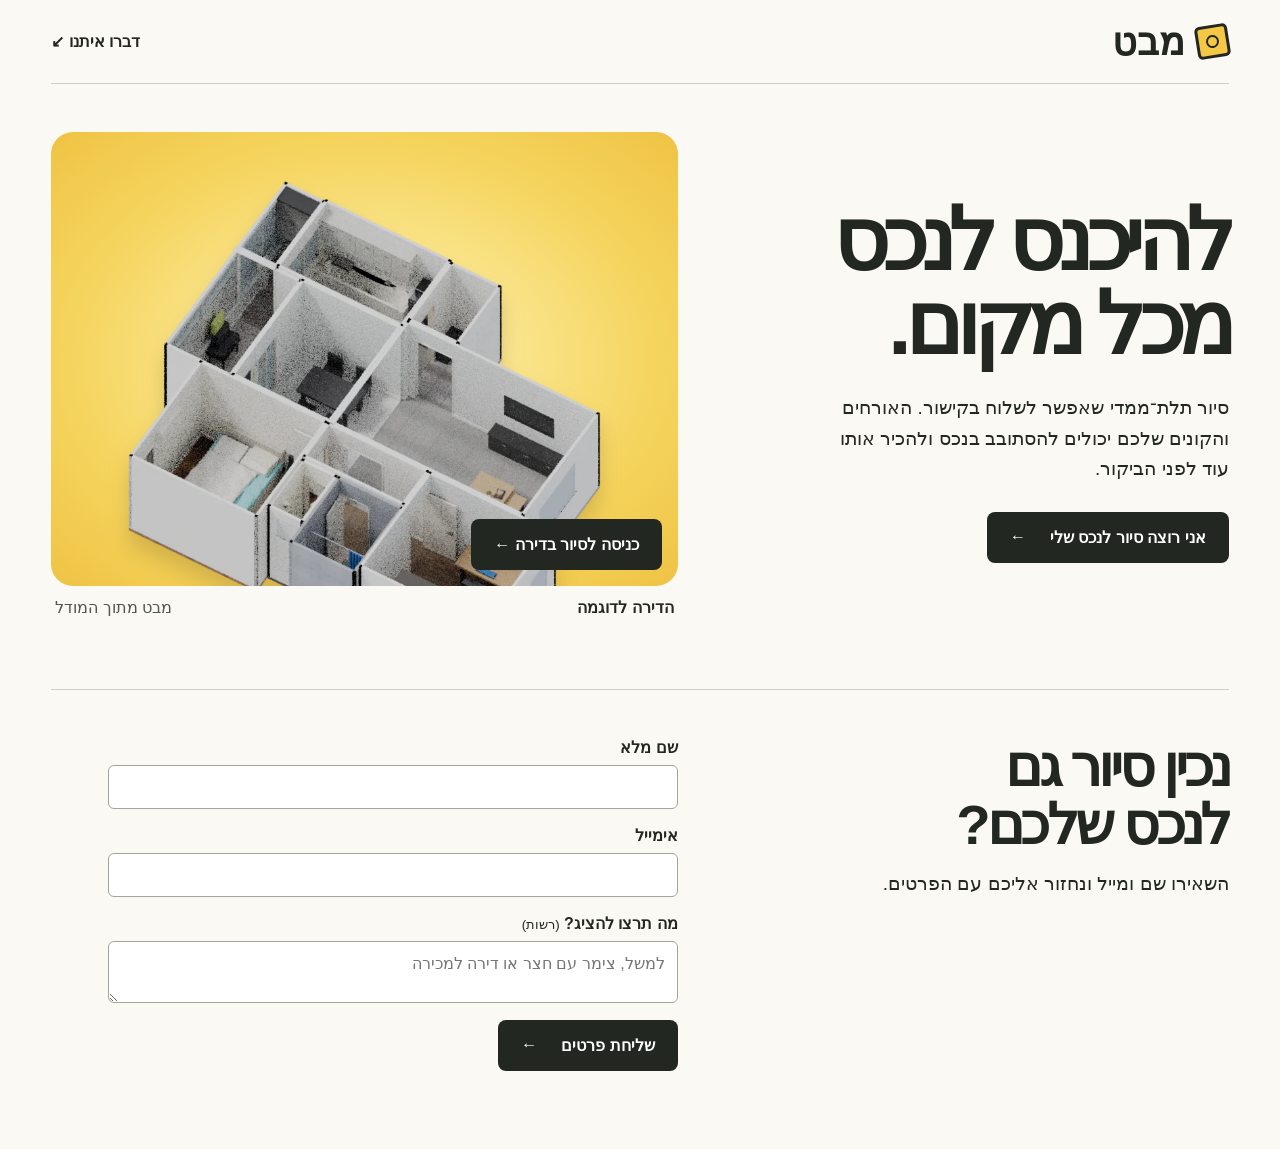
==== index.html @ b873471f "Publish Hebrew property showcase with interactive apartment tour and lead form" ====
<!doctype html>
<html lang="he" dir="rtl"><head><meta charset="utf-8"><meta name="viewport" content="width=device-width,initial-scale=1"><meta name="theme-color" content="#f5c744"><title>מבט | סיורים תלת־ממדיים לנכסים</title><meta name="description" content="היכנסו לסיור בדירה לדוגמה והשאירו פרטים כדי ליצור סיור לנכס שלכם."><link rel="stylesheet" href="site.css"></head>
<body><header><a href="./" class="brand" aria-label="מבט, דף הבית"><i aria-hidden="true"></i>מבט</a><a href="#contact">דברו איתנו ↙</a></header>
<main><section class="hero"><div class="intro"><h1>להיכנס לנכס<br>מכל מקום.</h1><p>סיור תלת־ממדי שאפשר לשלוח בקישור. האורחים והקונים שלכם יכולים להסתובב בנכס ולהכיר אותו עוד לפני הביקור.</p><a class="primary" href="#contact">אני רוצה סיור לנכס שלי <b aria-hidden="true">←</b></a></div>
<figure id="showcase"><div class="stage"><img src="cover.webp" alt="מבט מלמעלה על הדירה לדוגמה, עם הסלון, המטבח והחדרים" width="960" height="800"><button id="openTour" type="button">כניסה לסיור בדירה ←</button></div><figcaption><strong>הדירה לדוגמה</strong><span>מבט מתוך המודל</span></figcaption></figure></section>
<section id="contact"><div><h2>נכין סיור גם<br>לנכס שלכם?</h2><p>השאירו שם ומייל ונחזור אליכם עם הפרטים.</p></div><form><label for="name">שם מלא</label><input id="name" name="name" autocomplete="name" required minlength="2" maxlength="80"><label for="email">אימייל</label><input dir="ltr" type="email" id="email" name="email" autocomplete="email" required maxlength="254"><label for="note">מה תרצו להציג? <small>(רשות)</small></label><textarea id="note" name="note" maxlength="600" rows="2" placeholder="למשל, צימר עם חצר או דירה למכירה"></textarea><button class="primary" id="submit">שליחת פרטים <b aria-hidden="true">←</b></button><p id="status" role="status"></p></form></section></main>
<dialog aria-labelledby="tourTitle"><div class="bar"><strong id="tourTitle">סיור בדירה</strong><button id="closeTour" aria-label="סגירת הסיור">סגירה ×</button></div><div id="view"></div><div class="controls"><label for="room">מעבר לחדר</label><select id="room"><option>סלון</option><option>מטבח</option><option>פינת אוכל</option><option>מבואת הכניסה</option></select><span>גררו כדי להביט סביב</span></div><p id="tourStatus" role="status"></p></dialog><script type="importmap">{"imports":{"three":"https://cdn.jsdelivr.net/npm/three@0.170.0/build/three.module.js"}}</script><script src="main.js" defer></script></body></html>
---- site.css ----
*{box-sizing:border-box}html{scroll-behavior:smooth}body{margin:0;background:#faf9f4;color:#232721;font-family:Arial,"Arial Hebrew",sans-serif}button,input,textarea,select{font:inherit}a{color:inherit;text-decoration:none}button,select{cursor:pointer}header,main{width:min(1280px,92%);margin:auto}header{height:84px;display:flex;align-items:center;justify-content:space-between;border-bottom:1px solid #cccfc3}header>a:last-child{font-weight:bold}.brand{font-size:38px;font-weight:900;display:flex;align-items:center;gap:11px}.brand i{width:33px;height:33px;background:#f5c744;border:3px solid;border-radius:5px;transform:rotate(-9deg);position:relative}.brand i:after{content:"";position:absolute;inset:7px;border:2px solid;border-radius:50%}.hero{display:grid;grid-template-columns:.88fr 1.12fr;align-items:center;gap:5%;padding:48px 0 60px}h1,h2,p,figure{margin:0}h1{font-size:clamp(54px,6.7vw,100px);letter-spacing:-.075em;line-height:.98}p{font-size:19px;line-height:1.6}.intro p{max-width:410px;margin:27px 0}.primary,#openTour{display:inline-flex;align-items:center;gap:24px;background:#232721;color:white;padding:16px 23px;border:0;border-radius:8px;font-weight:bold}.primary:hover,#openTour:hover{background:#424b3e}.stage{position:relative;background:radial-gradient(ellipse at center,#fff6bd 0%,#f5d45d 67%,#efc344);border-radius:22px;display:grid;place-items:center;aspect-ratio:1.38;overflow:hidden}.stage img{height:84%;width:90%;object-fit:contain;filter:drop-shadow(0 14px 10px #7a632a44);margin-bottom:4%}#openTour{position:absolute;bottom:16px;right:16px}.stage button:focus-visible{outline:4px solid white}figcaption,.bar,.controls{display:flex;align-items:center;justify-content:space-between;gap:12px}figcaption{padding:12px 4px;color:#51574b}figcaption strong{color:#242821}#contact{border-top:1px solid #cccfc3;padding:48px 0 70px;display:grid;grid-template-columns:.88fr 1.12fr;gap:5%}h2{font-size:clamp(40px,4.4vw,62px);letter-spacing:-.065em;line-height:1.03;margin-bottom:15px}form{max-width:570px;width:100%;display:grid;gap:8px}label{font-weight:bold}small{font-weight:normal}input,textarea,select{border:1px solid #a2a69a;border-radius:6px;padding:12px;background:#fff;color:#232721}input,textarea{margin-bottom:9px}textarea{resize:vertical}form button{justify-self:start}#status{font-size:16px}dialog{background:#faf9f4;padding:0;border:0;border-radius:14px;width:min(960px,94vw);max-height:92dvh}dialog::backdrop{background:#151812cb}.bar,.controls{padding:12px 16px}.bar button{border:0;background:transparent;font-weight:bold}#view{height:min(60dvh,520px);background:#282a27;touch-action:none}canvas{width:100%;height:100%;display:block}.controls{justify-content:flex-start;flex-wrap:wrap}.controls span{margin-inline-start:auto}#tourStatus:not(:empty){padding:8px 16px}button:disabled{opacity:.65} :focus-visible{outline:3px solid #906600;outline-offset:3px}@media(max-width:750px){header{height:66px}.hero,#contact{grid-template-columns:1fr;gap:24px}.hero{padding:32px 0}.intro p{margin:16px 0}.stage{aspect-ratio:1.5}#contact{padding:30px 0}#contact br{display:none}h2{line-height:1.13}.controls span{font-size:14px}.primary{padding:14px 19px}}@media(prefers-reduced-motion:reduce){html{scroll-behavior:auto}}
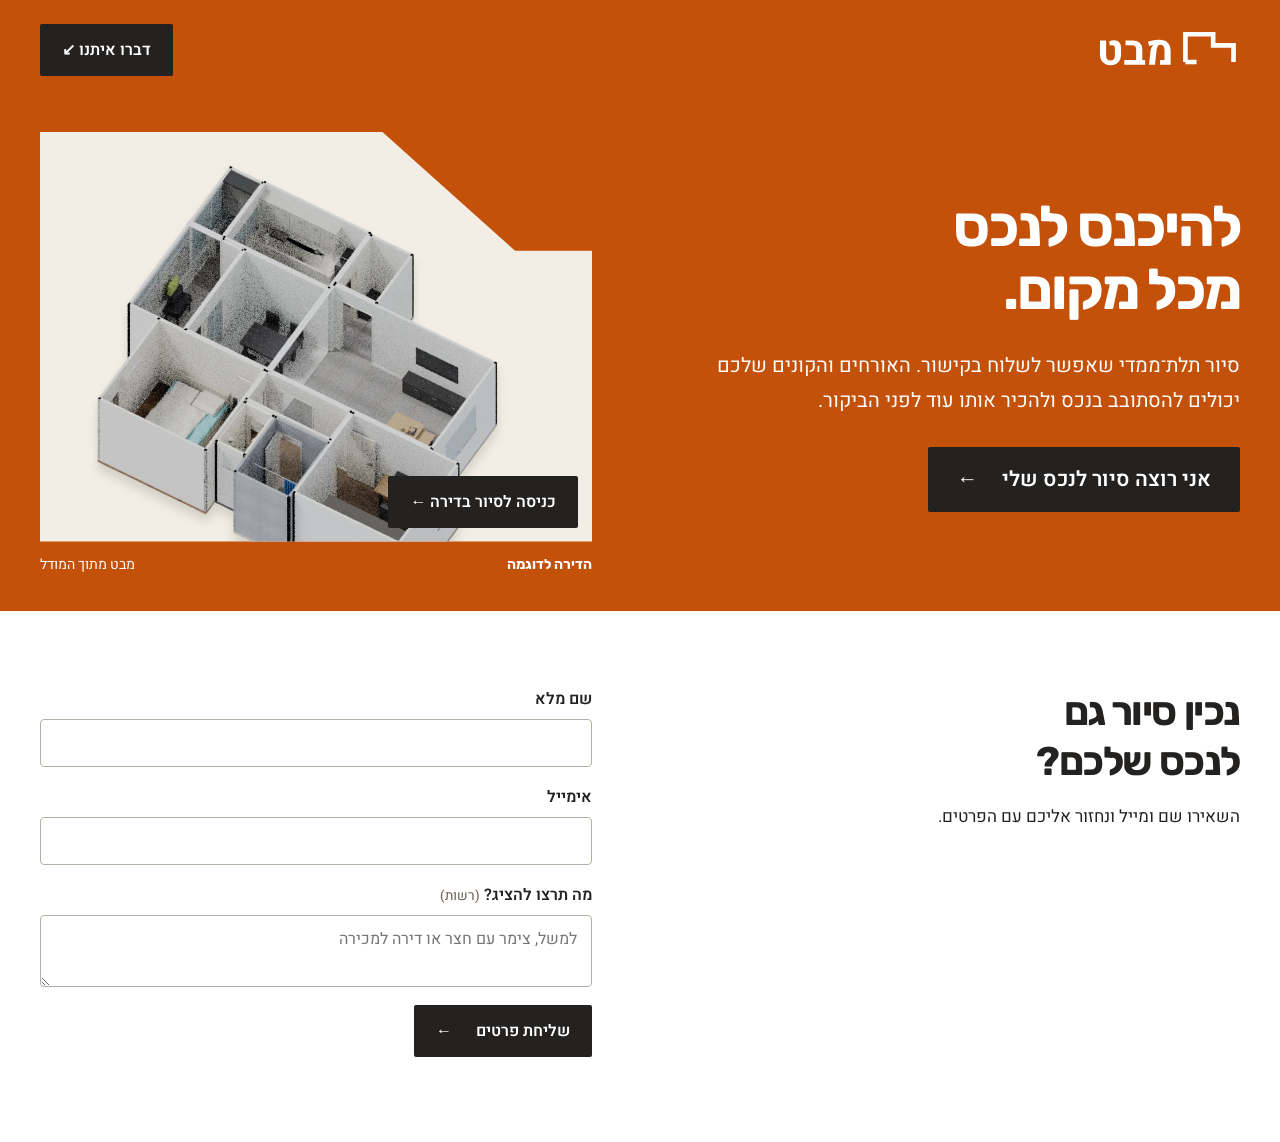
==== commit 49d79a76: "Match showcase to the Mabat wordmark, typography and homepage design" ====
--- a/index.html
+++ b/index.html
@@ -1,7 +1,37 @@
 <!doctype html>
-<html lang="he" dir="rtl"><head><meta charset="utf-8"><meta name="viewport" content="width=device-width,initial-scale=1"><meta name="theme-color" content="#f5c744"><title>מבט | סיורים תלת־ממדיים לנכסים</title><meta name="description" content="היכנסו לסיור בדירה לדוגמה והשאירו פרטים כדי ליצור סיור לנכס שלכם."><link rel="stylesheet" href="site.css"></head>
-<body><header><a href="./" class="brand" aria-label="מבט, דף הבית"><i aria-hidden="true"></i>מבט</a><a href="#contact">דברו איתנו ↙</a></header>
+<html lang="he" dir="rtl"><head><meta charset="utf-8"><meta name="viewport" content="width=device-width,initial-scale=1"><meta name="theme-color" content="#c4510a"><title>מבט | סיורים תלת־ממדיים לנכסים</title><meta name="description" content="היכנסו לסיור בדירה לדוגמה והשאירו פרטים כדי ליצור סיור לנכס שלכם."><link rel="stylesheet" href="site.css?v=mabat3"><link rel="icon" href="favicon.svg"><link rel="stylesheet" href="https://fonts.googleapis.com/css2?family=Heebo:wght@400;500;600;700&amp;family=Rubik:wght@500;600;700&amp;display=swap"></head>
+<body><header><a href="./" class="brand" aria-label="מבט, דף הבית"><svg
+      class="brand-logo"
+      width="148"
+      height="52"
+      viewBox="0 0 160 52"
+      fill="currentColor"
+      role="img"
+      aria-label="מבט"
+    >
+      <g transform="translate(5 42) scale(0.022 -0.022)">
+        <path
+          transform="translate(0 0)"
+          d="M683 -24Q528 -24 411.5 40.0Q295 104 230.0 219.5Q165 335 165 489V1197H466V455Q466 344 525.5 276.0Q585 208 682 208Q780 208 839.0 276.0Q898 344 898 455V805Q898 885 863.0 925.5Q828 966 759 966Q736 966 707.5 961.0Q679 956 647 947L617 1141Q671 1172 738.0 1191.5Q805 1211 864 1211Q1021 1211 1110.5 1109.0Q1200 1007 1200 829V489Q1200 335 1135.5 219.5Q1071 104 955.0 40.0Q839 -24 683 -24Z"
+        />
+        <path
+          transform="translate(1304 0)"
+          d="M53 0V236H637V771Q637 868 588.0 915.0Q539 962 437 962H118V1197H458Q687 1197 813.0 1082.5Q939 968 939 757V245L1079 225V0Z"
+        />
+        <path
+          transform="translate(2415 0)"
+          d="M157 0 235 682Q245 763 276.5 836.0Q308 909 350 951Q354 954 358.0 957.5Q362 961 364 962V967Q324 961 267.5 945.0Q211 929 172 914L108 1132Q185 1160 280.5 1181.5Q376 1203 476.5 1215.0Q577 1227 669 1227Q939 1227 1079.5 1088.5Q1220 950 1221 682V0H700V235H919V721Q919 845 868.5 912.5Q818 980 725 980Q639 980 589.5 913.0Q540 846 528 720L454 0Z"
+        />
+      </g>
+      <path
+        d="M101 39V9h30v12h22v18M101 39h12"
+        fill="none"
+        stroke="currentColor"
+        stroke-width="5"
+        stroke-linejoin="miter"
+      />
+    </svg></a><a href="#contact">דברו איתנו ↙</a></header>
 <main><section class="hero"><div class="intro"><h1>להיכנס לנכס<br>מכל מקום.</h1><p>סיור תלת־ממדי שאפשר לשלוח בקישור. האורחים והקונים שלכם יכולים להסתובב בנכס ולהכיר אותו עוד לפני הביקור.</p><a class="primary" href="#contact">אני רוצה סיור לנכס שלי <b aria-hidden="true">←</b></a></div>
 <figure id="showcase"><div class="stage"><img src="cover.webp" alt="מבט מלמעלה על הדירה לדוגמה, עם הסלון, המטבח והחדרים" width="960" height="800"><button id="openTour" type="button">כניסה לסיור בדירה ←</button></div><figcaption><strong>הדירה לדוגמה</strong><span>מבט מתוך המודל</span></figcaption></figure></section>
-<section id="contact"><div><h2>נכין סיור גם<br>לנכס שלכם?</h2><p>השאירו שם ומייל ונחזור אליכם עם הפרטים.</p></div><form><label for="name">שם מלא</label><input id="name" name="name" autocomplete="name" required minlength="2" maxlength="80"><label for="email">אימייל</label><input dir="ltr" type="email" id="email" name="email" autocomplete="email" required maxlength="254"><label for="note">מה תרצו להציג? <small>(רשות)</small></label><textarea id="note" name="note" maxlength="600" rows="2" placeholder="למשל, צימר עם חצר או דירה למכירה"></textarea><button class="primary" id="submit">שליחת פרטים <b aria-hidden="true">←</b></button><p id="status" role="status"></p></form></section></main>
-<dialog aria-labelledby="tourTitle"><div class="bar"><strong id="tourTitle">סיור בדירה</strong><button id="closeTour" aria-label="סגירת הסיור">סגירה ×</button></div><div id="view"></div><div class="controls"><label for="room">מעבר לחדר</label><select id="room"><option>סלון</option><option>מטבח</option><option>פינת אוכל</option><option>מבואת הכניסה</option></select><span>גררו כדי להביט סביב</span></div><p id="tourStatus" role="status"></p></dialog><script type="importmap">{"imports":{"three":"https://cdn.jsdelivr.net/npm/three@0.170.0/build/three.module.js"}}</script><script src="main.js" defer></script></body></html>
+<section id="contact"><div><h2>נכין סיור גם <br>לנכס שלכם?</h2><p>השאירו שם ומייל ונחזור אליכם עם הפרטים.</p></div><form><label for="name">שם מלא</label><input id="name" name="name" autocomplete="name" required minlength="2" maxlength="80"><label for="email">אימייל</label><input dir="ltr" type="email" id="email" name="email" autocomplete="email" required maxlength="254"><label for="note">מה תרצו להציג? <small>(רשות)</small></label><textarea id="note" name="note" maxlength="600" rows="2" placeholder="למשל, צימר עם חצר או דירה למכירה"></textarea><button class="primary" id="submit">שליחת פרטים <b aria-hidden="true">←</b></button><p id="status" role="status"></p></form></section></main>
+<dialog aria-labelledby="tourTitle"><div class="bar"><strong id="tourTitle">סיור בדירה</strong><button id="closeTour" aria-label="סגירת הסיור">סגירה ×</button></div><div id="view"></div><div class="controls"><label for="room">מעבר לחדר</label><select id="room"><option>סלון</option><option>מטבח</option><option>פינת אוכל</option><option>מבואת הכניסה</option></select><span>גררו כדי להביט סביב</span></div><p id="tourStatus" role="status"></p></dialog><script type="importmap">{"imports":{"three":"https://cdn.jsdelivr.net/npm/three@0.170.0/build/three.module.js"}}</script><script src="main.js?v=2" defer></script></body></html>
--- a/site.css
+++ b/site.css
@@ -1 +1,74 @@
-*{box-sizing:border-box}html{scroll-behavior:smooth}body{margin:0;background:#faf9f4;color:#232721;font-family:Arial,"Arial Hebrew",sans-serif}button,input,textarea,select{font:inherit}a{color:inherit;text-decoration:none}button,select{cursor:pointer}header,main{width:min(1280px,92%);margin:auto}header{height:84px;display:flex;align-items:center;justify-content:space-between;border-bottom:1px solid #cccfc3}header>a:last-child{font-weight:bold}.brand{font-size:38px;font-weight:900;display:flex;align-items:center;gap:11px}.brand i{width:33px;height:33px;background:#f5c744;border:3px solid;border-radius:5px;transform:rotate(-9deg);position:relative}.brand i:after{content:"";position:absolute;inset:7px;border:2px solid;border-radius:50%}.hero{display:grid;grid-template-columns:.88fr 1.12fr;align-items:center;gap:5%;padding:48px 0 60px}h1,h2,p,figure{margin:0}h1{font-size:clamp(54px,6.7vw,100px);letter-spacing:-.075em;line-height:.98}p{font-size:19px;line-height:1.6}.intro p{max-width:410px;margin:27px 0}.primary,#openTour{display:inline-flex;align-items:center;gap:24px;background:#232721;color:white;padding:16px 23px;border:0;border-radius:8px;font-weight:bold}.primary:hover,#openTour:hover{background:#424b3e}.stage{position:relative;background:radial-gradient(ellipse at center,#fff6bd 0%,#f5d45d 67%,#efc344);border-radius:22px;display:grid;place-items:center;aspect-ratio:1.38;overflow:hidden}.stage img{height:84%;width:90%;object-fit:contain;filter:drop-shadow(0 14px 10px #7a632a44);margin-bottom:4%}#openTour{position:absolute;bottom:16px;right:16px}.stage button:focus-visible{outline:4px solid white}figcaption,.bar,.controls{display:flex;align-items:center;justify-content:space-between;gap:12px}figcaption{padding:12px 4px;color:#51574b}figcaption strong{color:#242821}#contact{border-top:1px solid #cccfc3;padding:48px 0 70px;display:grid;grid-template-columns:.88fr 1.12fr;gap:5%}h2{font-size:clamp(40px,4.4vw,62px);letter-spacing:-.065em;line-height:1.03;margin-bottom:15px}form{max-width:570px;width:100%;display:grid;gap:8px}label{font-weight:bold}small{font-weight:normal}input,textarea,select{border:1px solid #a2a69a;border-radius:6px;padding:12px;background:#fff;color:#232721}input,textarea{margin-bottom:9px}textarea{resize:vertical}form button{justify-self:start}#status{font-size:16px}dialog{background:#faf9f4;padding:0;border:0;border-radius:14px;width:min(960px,94vw);max-height:92dvh}dialog::backdrop{background:#151812cb}.bar,.controls{padding:12px 16px}.bar button{border:0;background:transparent;font-weight:bold}#view{height:min(60dvh,520px);background:#282a27;touch-action:none}canvas{width:100%;height:100%;display:block}.controls{justify-content:flex-start;flex-wrap:wrap}.controls span{margin-inline-start:auto}#tourStatus:not(:empty){padding:8px 16px}button:disabled{opacity:.65} :focus-visible{outline:3px solid #906600;outline-offset:3px}@media(max-width:750px){header{height:66px}.hero,#contact{grid-template-columns:1fr;gap:24px}.hero{padding:32px 0}.intro p{margin:16px 0}.stage{aspect-ratio:1.5}#contact{padding:30px 0}#contact br{display:none}h2{line-height:1.13}.controls span{font-size:14px}.primary{padding:14px 19px}}@media(prefers-reduced-motion:reduce){html{scroll-behavior:auto}}
+:root {
+  --brand: #c4510a;
+  --ink: #242220;
+  --muted: #62584e;
+  --line: #ded8cd;
+  --stone: #f2eee5;
+  --gutter: max(40px, calc((100vw - 1420px) / 2));
+  font-family: Heebo, Arial, sans-serif;
+  color: var(--ink);
+}
+* {box-sizing:border-box}
+html {scroll-behavior:smooth}
+body, figure, h1, h2, p {margin:0}
+body {background:white; -webkit-font-smoothing:antialiased}
+a {color:inherit;text-decoration:none}
+button,input,textarea,select {font:inherit}
+button,select {cursor:pointer}
+header,.hero {background:var(--brand);color:white;padding-inline:var(--gutter)}
+header {height:100px;display:flex;align-items:center;justify-content:space-between}
+.brand {display:inline-flex}
+.brand-logo {display:block;width:148px;height:auto}
+header>a:last-child,.primary,#openTour {display:inline-flex;align-items:center;justify-content:space-between;gap:24px;background:var(--ink);color:white;border:0;border-radius:2px;padding:14px 22px;font-weight:600}
+header>a:last-child:hover,.primary:hover,#openTour:hover {background:#101010}
+.hero {display:grid;grid-template-columns:1.1fr 1fr;align-items:center;gap:40px;padding-block:32px 36px}
+h1,h2,figcaption strong {font-family:Rubik,Arial,sans-serif}
+h1 {font-size:clamp(40px,4.45vw,78px);line-height:1.12;letter-spacing:-2px;font-weight:700}
+.intro p {max-width:565px;font-size:20px;line-height:1.75;margin:26px 0 29px}
+.intro .primary {min-width:min(310px,100%);font-size:21px;padding:17px 29px}
+figure {min-width:0}
+.stage {position:relative;min-height:300px;height:clamp(320px,32vw,490px);background:var(--stone);clip-path:polygon(0 0,62% 0,86% 29%,100% 29%,100% 100%,0 100%);display:grid;place-items:center}
+.stage img {width:84%;height:90%;object-fit:contain;transform:translateX(-4%);filter:drop-shadow(0 8px 5px #24222024)}
+#openTour {position:absolute;bottom:14px;right:14px}
+figcaption,.bar,.controls {display:flex;align-items:center;justify-content:space-between;gap:14px}
+figcaption {padding-top:12px;font-size:14px}
+#contact {max-width:1360px;padding:clamp(40px,6vw,80px) 40px;margin:auto;display:grid;grid-template-columns:1fr 1fr;gap:8%}
+h2 {font-size:clamp(28px,4vw,40px);letter-spacing:-.035em;line-height:1.23;margin-bottom:16px}
+#contact p {font-size:17px;line-height:1.8}
+form {width:100%;max-width:570px;display:grid;gap:8px}
+label {font-weight:600}
+small {font-weight:400;color:var(--muted)}
+input,textarea,select {background:white;color:var(--ink);border:1px solid #b6afa5;border-radius:4px;padding:11px 14px}
+input,textarea {margin-bottom:10px}
+textarea {resize:vertical}
+form button {justify-self:start}
+dialog {background:var(--stone);color:var(--ink);padding:0;border:0;border-radius:4px;width:min(960px,94vw);max-height:92dvh}
+dialog::backdrop {background:#242220ce}
+.bar,.controls {padding:12px 16px}
+.bar {background:var(--brand);color:white}
+.bar button {border:0;color:inherit;background:transparent;font-weight:600}
+#view {height:min(60dvh,520px);background:var(--ink);touch-action:none}
+canvas,.panorama {width:100%;height:100%;display:block}
+.panorama {background-size:auto 100%;background-repeat:repeat-x;cursor:grab;touch-action:none}
+.panorama:active {cursor:grabbing}
+.controls {justify-content:flex-start;flex-wrap:wrap}
+.controls span {margin-inline-start:auto}
+#tourStatus:not(:empty) {padding:8px 16px}
+button:disabled {opacity:.65}
+:focus-visible {outline:3px solid var(--ink);outline-offset:3px}
+header :focus-visible,.hero :focus-visible {outline-color:white}
+@media(max-width:750px) {
+  :root {--gutter:20px}
+  header {height:74px}
+  .brand-logo {width:114px}
+  header>a:last-child {padding:9px 14px}
+  .hero,#contact {grid-template-columns:1fr;gap:26px}
+  .hero {padding-block:20px 26px}
+  .intro p {font-size:17px;margin:16px 0 22px}
+  .intro .primary {font-size:17px;padding:14px 20px;min-width:0}
+  .stage {height:clamp(245px,72vw,350px);min-height:0}
+  #contact {padding:38px var(--gutter)}
+  #contact br {display:none}
+  .controls span {font-size:14px}
+}
+@media(prefers-reduced-motion:reduce){html{scroll-behavior:auto}}
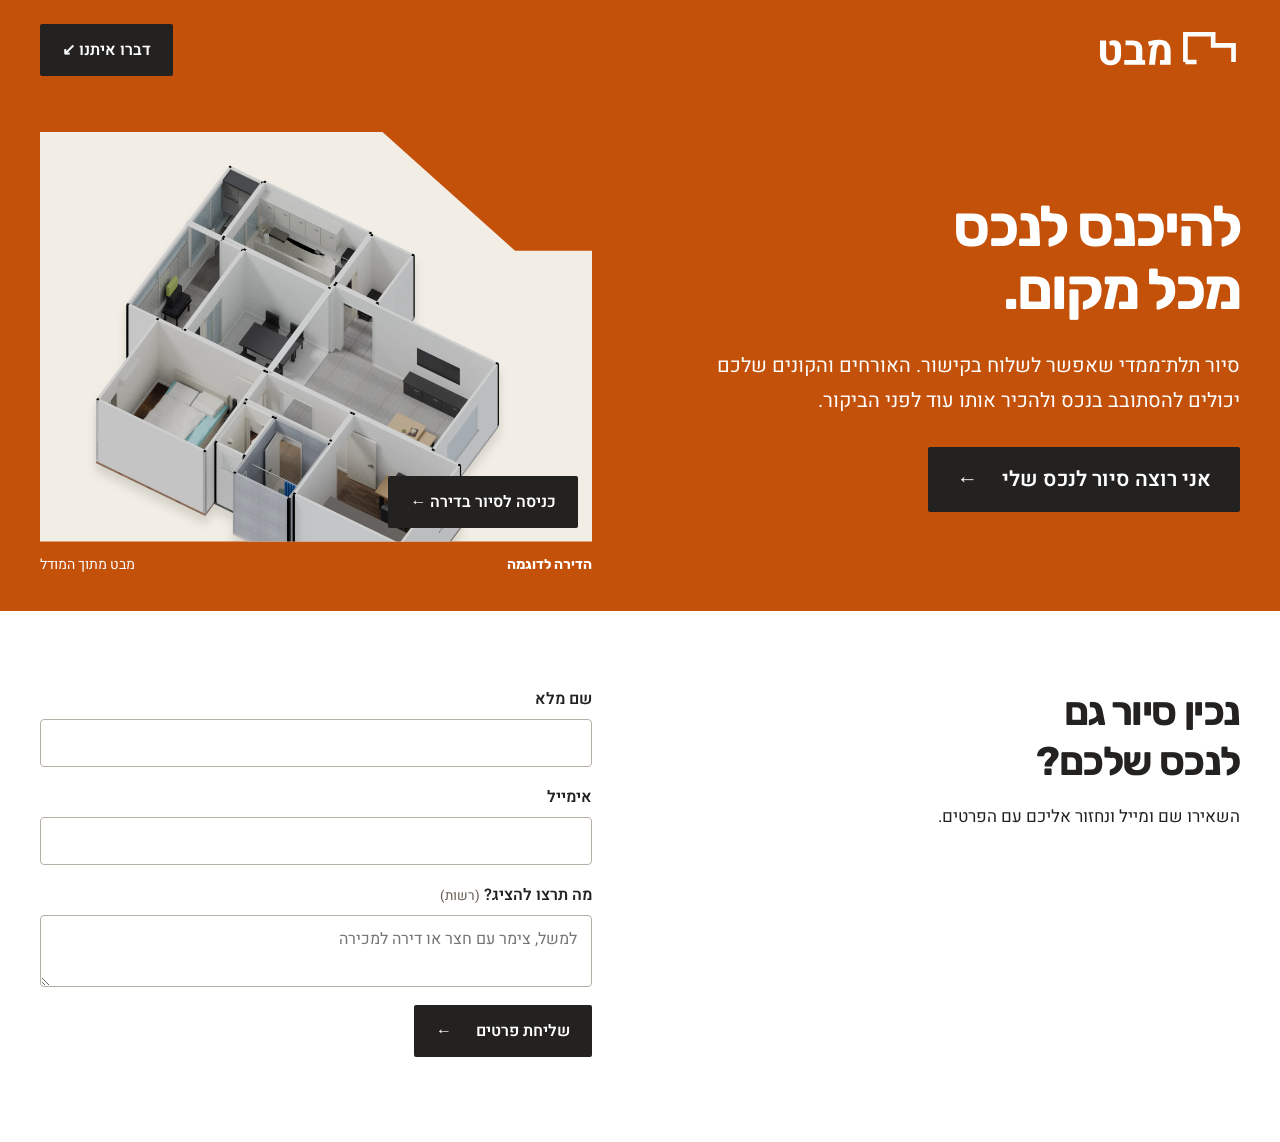
==== commit f5dc74ef: "Use the scan's original viewpoints, walkable surfaces and touch controls; render a higher-resolution" ====
--- a/index.html
+++ b/index.html
@@ -1,5 +1,5 @@
 <!doctype html>
-<html lang="he" dir="rtl"><head><meta charset="utf-8"><meta name="viewport" content="width=device-width,initial-scale=1"><meta name="theme-color" content="#c4510a"><title>מבט | סיורים תלת־ממדיים לנכסים</title><meta name="description" content="היכנסו לסיור בדירה לדוגמה והשאירו פרטים כדי ליצור סיור לנכס שלכם."><link rel="stylesheet" href="site.css?v=mabat3"><link rel="icon" href="favicon.svg"><link rel="stylesheet" href="https://fonts.googleapis.com/css2?family=Heebo:wght@400;500;600;700&amp;family=Rubik:wght@500;600;700&amp;display=swap"></head>
+<html lang="he" dir="rtl"><head><meta charset="utf-8"><meta name="viewport" content="width=device-width,initial-scale=1"><meta name="theme-color" content="#c4510a"><title>מבט | סיורים תלת־ממדיים לנכסים</title><meta name="description" content="היכנסו לסיור בדירה לדוגמה והשאירו פרטים כדי ליצור סיור לנכס שלכם."><link rel="stylesheet" href="site.css?v=walk1"><link rel="icon" href="favicon.svg"><link rel="stylesheet" href="https://fonts.googleapis.com/css2?family=Heebo:wght@400;500;600;700&amp;family=Rubik:wght@500;600;700&amp;display=swap"></head>
 <body><header><a href="./" class="brand" aria-label="מבט, דף הבית"><svg
       class="brand-logo"
       width="148"
@@ -32,6 +32,6 @@
       />
     </svg></a><a href="#contact">דברו איתנו ↙</a></header>
 <main><section class="hero"><div class="intro"><h1>להיכנס לנכס<br>מכל מקום.</h1><p>סיור תלת־ממדי שאפשר לשלוח בקישור. האורחים והקונים שלכם יכולים להסתובב בנכס ולהכיר אותו עוד לפני הביקור.</p><a class="primary" href="#contact">אני רוצה סיור לנכס שלי <b aria-hidden="true">←</b></a></div>
-<figure id="showcase"><div class="stage"><img src="cover.webp" alt="מבט מלמעלה על הדירה לדוגמה, עם הסלון, המטבח והחדרים" width="960" height="800"><button id="openTour" type="button">כניסה לסיור בדירה ←</button></div><figcaption><strong>הדירה לדוגמה</strong><span>מבט מתוך המודל</span></figcaption></figure></section>
+<figure id="showcase"><div class="stage"><img src="cover-hq.webp" alt="מבט מלמעלה על הדירה לדוגמה, עם הסלון, המטבח והחדרים" width="960" height="800"><button id="openTour" type="button">כניסה לסיור בדירה ←</button></div><figcaption><strong>הדירה לדוגמה</strong><span>מבט מתוך המודל</span></figcaption></figure></section>
 <section id="contact"><div><h2>נכין סיור גם <br>לנכס שלכם?</h2><p>השאירו שם ומייל ונחזור אליכם עם הפרטים.</p></div><form><label for="name">שם מלא</label><input id="name" name="name" autocomplete="name" required minlength="2" maxlength="80"><label for="email">אימייל</label><input dir="ltr" type="email" id="email" name="email" autocomplete="email" required maxlength="254"><label for="note">מה תרצו להציג? <small>(רשות)</small></label><textarea id="note" name="note" maxlength="600" rows="2" placeholder="למשל, צימר עם חצר או דירה למכירה"></textarea><button class="primary" id="submit">שליחת פרטים <b aria-hidden="true">←</b></button><p id="status" role="status"></p></form></section></main>
-<dialog aria-labelledby="tourTitle"><div class="bar"><strong id="tourTitle">סיור בדירה</strong><button id="closeTour" aria-label="סגירת הסיור">סגירה ×</button></div><div id="view"></div><div class="controls"><label for="room">מעבר לחדר</label><select id="room"><option>סלון</option><option>מטבח</option><option>פינת אוכל</option><option>מבואת הכניסה</option></select><span>גררו כדי להביט סביב</span></div><p id="tourStatus" role="status"></p></dialog><script type="importmap">{"imports":{"three":"https://cdn.jsdelivr.net/npm/three@0.170.0/build/three.module.js"}}</script><script src="main.js?v=2" defer></script></body></html>
+<dialog aria-labelledby="tourTitle"><div class="bar"><strong id="tourTitle">סיור בדירה</strong><button id="closeTour" aria-label="סגירת הסיור">סגירה ×</button></div><div class="walk-stage"><div id="view"></div><div class="walk-pad" role="group" aria-label="הליכה בדירה" dir="ltr"><button data-code="KeyW" aria-label="קדימה">↑</button><button data-code="KeyA" aria-label="שמאלה">←</button><button data-code="KeyS" aria-label="אחורה">↓</button><button data-code="KeyD" aria-label="ימינה">→</button></div></div><div class="controls"><label for="room">מעבר לחדר</label><select id="room"></select><span>הליכה עם החצים או WASD. גררו כדי להביט סביב.</span></div><p id="tourStatus" role="status"></p></dialog><script type="importmap">{"imports":{"three":"https://cdn.jsdelivr.net/npm/three@0.170.0/build/three.module.js"}}</script><script src="main.js?v=walk1" defer></script></body></html>
--- a/site.css
+++ b/site.css
@@ -72,3 +72,9 @@
   .controls span {font-size:14px}
 }
 @media(prefers-reduced-motion:reduce){html{scroll-behavior:auto}}
+.walk-stage {position:relative}
+.walk-pad {position:absolute;bottom:12px;left:12px;display:grid;grid-template-columns:repeat(3,44px);gap:3px}
+.walk-pad button {height:44px;border:1px solid #ffffff80;border-radius:4px;background:#242220d9;color:white;font:600 20px Arial;touch-action:none;user-select:none}
+.walk-pad button:first-child {grid-column:2}
+.walk-pad button:nth-child(2) {grid-column:1}
+.walk-pad button:active {background:var(--brand)}
